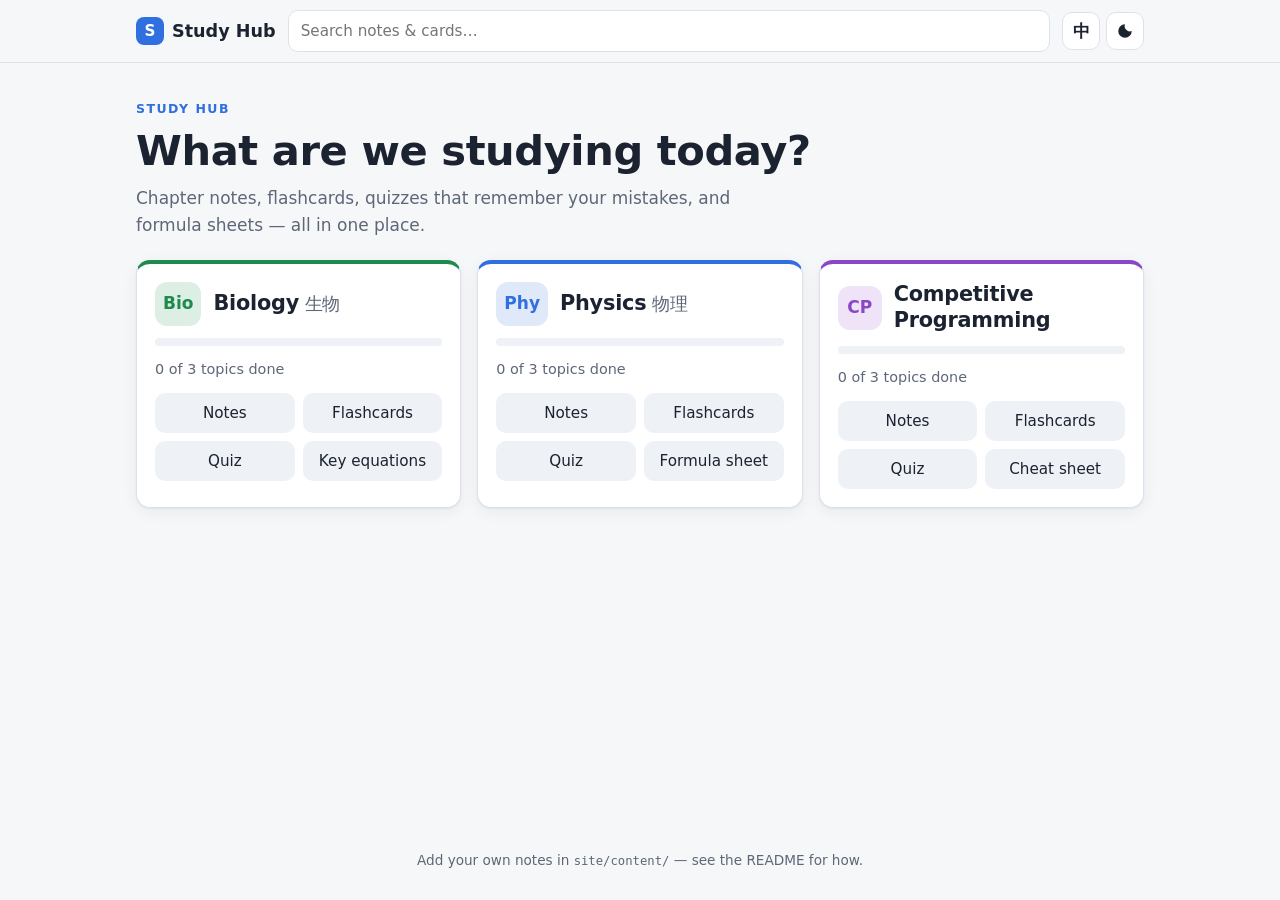
==== site/index.html @ 4e34b0dd "Add Study Hub: bilingual study website for Biology, Physics and CP Static site (no build step) with " ====
<!doctype html>
<html lang="en">
<head>
  <meta charset="utf-8">
  <meta name="viewport" content="width=device-width, initial-scale=1">
  <title>Study Hub</title>
  <meta name="description" content="Personal study hub: notes, flashcards, quizzes and formula sheets for Biology, Physics and Competitive Programming.">
  <link rel="icon" href="data:image/svg+xml,%3Csvg xmlns='http://www.w3.org/2000/svg' viewBox='0 0 32 32'%3E%3Crect width='32' height='32' rx='7' fill='%232f6fdf'/%3E%3Cpath d='M9 9h9a5 5 0 0 1 0 10h-5v5H9z' fill='white'/%3E%3C/svg%3E">
  <link rel="stylesheet" href="vendor/katex/katex.min.css">
  <link rel="stylesheet" href="assets/style.css">
  <script>
    // Apply saved theme / language before first paint to avoid a flash.
    try {
      var t = JSON.parse(localStorage.getItem('study:theme'));
      if (t === 'light' || t === 'dark') document.documentElement.dataset.theme = t;
      if (JSON.parse(localStorage.getItem('study:showZh')) === false) document.documentElement.classList.add('hide-zh');
    } catch (e) {}
  </script>
</head>
<body>
  <a class="skip" href="#app">Skip to content</a>
  <header class="site-header">
    <div class="header-inner">
      <a class="brand" href="#/"><span class="brand-mark" aria-hidden="true">S</span>Study Hub</a>
      <form id="search-form" class="search" role="search">
        <input type="search" id="search-input" placeholder="Search notes & cards…" aria-label="Search notes and flashcards" autocomplete="off">
      </form>
      <div class="header-actions">
        <button id="zh-toggle" class="icon-btn" type="button" aria-pressed="true" title="Show / hide Chinese terms">中</button>
        <button id="theme-toggle" class="icon-btn" type="button" title="Toggle dark mode" aria-label="Toggle dark mode">
          <svg viewBox="0 0 24 24" width="18" height="18" aria-hidden="true"><path fill="currentColor" d="M12 3a9 9 0 1 0 9 9 7 7 0 0 1-9-9z"/></svg>
        </button>
      </div>
    </div>
  </header>

  <main id="app" tabindex="-1"></main>

  <footer class="site-footer">
    Add your own notes in <code>site/content/</code> — see the README for how.
  </footer>

  <script src="vendor/marked.min.js" defer></script>
  <script src="vendor/katex/katex.min.js" defer></script>
  <script src="vendor/katex/auto-render.min.js" defer></script>
  <script src="vendor/highlight.min.js" defer></script>
  <script src="assets/app.js" defer></script>
</body>
</html>
---- site/assets/style.css ----
/* ---------- Tokens ---------- */
:root {
  --font: Bahnschrift, "DIN Alternate", "Segoe UI", system-ui, -apple-system, "Microsoft YaHei", "PingFang SC", "Noto Sans SC", sans-serif;
  --mono: "Cascadia Code", Consolas, "SFMono-Regular", Menlo, monospace;

  --bg: #f6f7f9;
  --surface: #ffffff;
  --surface-2: #eef1f5;
  --text: #1b2230;
  --muted: #5d6778;
  --border: #dde2ea;
  --brand: #2f6fdf;
  --good: #1e8a4c;
  --good-bg: #e3f5ea;
  --bad: #c2362f;
  --bad-bg: #fbe6e4;
  --warn: #a05a00;
  --warn-bg: #fff1dc;
  --shadow: 0 1px 2px rgb(20 30 50 / 6%), 0 4px 16px rgb(20 30 50 / 6%);

  --bio: #1e8a4c;
  --phy: #2f6fdf;
  --cp: #8a46c9;

  --code-bg: #f1f3f7;
  --hl-keyword: #a6266e;
  --hl-string: #1c7a3d;
  --hl-number: #b35900;
  --hl-comment: #7a8394;
  --hl-title: #2458c4;
  --hl-type: #7c3aad;

  --accent: var(--brand);
  --radius: 14px;
  color-scheme: light;
}

@media (prefers-color-scheme: dark) {
  :root:not([data-theme="light"]) {
    --bg: #11151c;
    --surface: #1a2029;
    --surface-2: #232b37;
    --text: #e6eaf1;
    --muted: #9aa5b8;
    --border: #2e3746;
    --brand: #6b9cff;
    --good: #52c783;
    --good-bg: #173226;
    --bad: #ff7b72;
    --bad-bg: #3a1d1d;
    --warn: #f0b35a;
    --warn-bg: #3a2c14;
    --shadow: 0 1px 2px rgb(0 0 0 / 30%), 0 6px 20px rgb(0 0 0 / 25%);
    --bio: #52c783;
    --phy: #6b9cff;
    --cp: #c08cf2;
    --code-bg: #141920;
    --hl-keyword: #ff7ab8;
    --hl-string: #7fd69b;
    --hl-number: #f0b35a;
    --hl-comment: #7b8698;
    --hl-title: #8fb4ff;
    --hl-type: #d0a4ff;
    color-scheme: dark;
  }
}
:root[data-theme="dark"] {
  --bg: #11151c;
  --surface: #1a2029;
  --surface-2: #232b37;
  --text: #e6eaf1;
  --muted: #9aa5b8;
  --border: #2e3746;
  --brand: #6b9cff;
  --good: #52c783;
  --good-bg: #173226;
  --bad: #ff7b72;
  --bad-bg: #3a1d1d;
  --warn: #f0b35a;
  --warn-bg: #3a2c14;
  --shadow: 0 1px 2px rgb(0 0 0 / 30%), 0 6px 20px rgb(0 0 0 / 25%);
  --bio: #52c783;
  --phy: #6b9cff;
  --cp: #c08cf2;
  --code-bg: #141920;
  --hl-keyword: #ff7ab8;
  --hl-string: #7fd69b;
  --hl-number: #f0b35a;
  --hl-comment: #7b8698;
  --hl-title: #8fb4ff;
  --hl-type: #d0a4ff;
  color-scheme: dark;
}

[data-subject="biology"] { --accent: var(--bio); }
[data-subject="physics"] { --accent: var(--phy); }
[data-subject="cp"] { --accent: var(--cp); }

/* ---------- Base ---------- */
* { box-sizing: border-box; }
html { -webkit-text-size-adjust: 100%; }
body {
  margin: 0;
  font-family: var(--font);
  font-size: 17px;
  line-height: 1.6;
  background: var(--bg);
  color: var(--text);
  min-height: 100vh;
  display: flex;
  flex-direction: column;
}
a { color: var(--accent); }
code, pre, kbd { font-family: var(--mono); font-size: 0.9em; }
h1, h2, h3 { line-height: 1.25; letter-spacing: -0.01em; }
button { font: inherit; color: inherit; }
:focus-visible { outline: 3px solid var(--accent); outline-offset: 2px; }

.skip { position: absolute; left: -999px; }
.skip:focus { left: 16px; top: 8px; z-index: 10; background: var(--surface); padding: 6px 10px; border-radius: 8px; }

.hide-zh .zh { display: none !important; }
.zh { color: var(--muted); }
.zh-line { display: block; font-size: 0.92em; margin-top: 2px; }

/* ---------- Header ---------- */
.site-header {
  position: sticky; top: 0; z-index: 5;
  background: color-mix(in srgb, var(--bg) 85%, transparent);
  backdrop-filter: blur(10px);
  border-bottom: 1px solid var(--border);
}
.header-inner {
  max-width: 1040px; margin: 0 auto; padding: 10px 16px;
  display: flex; align-items: center; gap: 12px;
}
.brand {
  display: flex; align-items: center; gap: 8px;
  font-weight: 700; font-size: 1.1rem; color: var(--text); text-decoration: none; white-space: nowrap;
}
.brand-mark {
  display: grid; place-items: center; width: 28px; height: 28px; border-radius: 8px;
  background: var(--brand); color: #fff; font-size: 0.95rem;
}
.search { flex: 1; min-width: 0; }
.search input {
  width: 100%; padding: 8px 12px; border-radius: 10px; border: 1px solid var(--border);
  background: var(--surface); color: var(--text); font: inherit; font-size: 0.95rem;
}
.header-actions { display: flex; gap: 6px; }
.icon-btn {
  display: grid; place-items: center; width: 38px; height: 38px; border-radius: 10px;
  border: 1px solid var(--border); background: var(--surface); cursor: pointer; font-weight: 700;
}
.icon-btn[aria-pressed="false"] { color: var(--muted); text-decoration: line-through; }

/* ---------- Layout ---------- */
main { flex: 1; width: 100%; max-width: 1040px; margin: 0 auto; padding: 24px 16px 48px; }
main:focus { outline: none; }
.narrow { max-width: 760px; margin: 0 auto; }
.site-footer { text-align: center; color: var(--muted); font-size: 0.85rem; padding: 20px 16px 28px; }
.muted { color: var(--muted); }
.loading { color: var(--muted); }

.crumbs { font-size: 0.9rem; color: var(--muted); margin-bottom: 12px; display: flex; flex-wrap: wrap; gap: 6px; }
.crumbs a { color: var(--muted); }
.crumbs span[aria-hidden] { opacity: 0.6; }

.eyebrow { text-transform: uppercase; letter-spacing: 0.12em; font-size: 0.78rem; color: var(--accent); font-weight: 700; margin: 0 0 6px; }
.hero { padding: 12px 0 20px; }
.hero h1 { font-size: clamp(1.8rem, 5vw, 2.6rem); margin: 0 0 8px; }
.lede { color: var(--muted); max-width: 60ch; margin: 0; }

/* ---------- Buttons & pills ---------- */
.btn {
  display: inline-flex; align-items: center; justify-content: center; gap: 8px;
  padding: 10px 16px; border-radius: 10px; border: 1px solid var(--border);
  background: var(--surface); color: var(--text); text-decoration: none; cursor: pointer; font-weight: 600;
  min-height: 44px;
}
.btn:hover { border-color: var(--accent); }
.btn.primary { background: var(--accent); border-color: var(--accent); color: #fff; }
:root[data-theme="dark"] .btn.primary { color: #0d1117; }
@media (prefers-color-scheme: dark) { :root:not([data-theme="light"]) .btn.primary { color: #0d1117; } }
.btn[aria-pressed="true"] { background: var(--good-bg); border-color: var(--good); color: var(--good); }
.btn-row { display: flex; flex-wrap: wrap; gap: 10px; }
.pill {
  display: inline-block; padding: 4px 10px; border-radius: 999px; font-size: 0.85rem; font-weight: 600;
  background: var(--surface-2); color: var(--muted); text-decoration: none;
}
.pill.warn { background: var(--warn-bg); color: var(--warn); }

/* ---------- Home ---------- */
.subject-grid { display: grid; grid-template-columns: repeat(auto-fit, minmax(270px, 1fr)); gap: 16px; }
.subject-card {
  background: var(--surface); border: 1px solid var(--border); border-radius: var(--radius);
  padding: 18px; box-shadow: var(--shadow); display: flex; flex-direction: column; gap: 12px;
  border-top: 4px solid var(--accent);
}
.subject-link { display: flex; align-items: center; gap: 12px; text-decoration: none; color: var(--text); }
.subject-link h2 { margin: 0; font-size: 1.3rem; }
.subject-link h2 .zh { font-weight: 500; font-size: 0.85em; }
.badge {
  display: grid; place-items: center; min-width: 44px; height: 44px; padding: 0 8px; border-radius: 12px;
  background: color-mix(in srgb, var(--accent) 15%, transparent); color: var(--accent); font-weight: 700;
}
.progress { height: 8px; background: var(--surface-2); border-radius: 999px; overflow: hidden; }
.progress > div { height: 100%; background: var(--accent); border-radius: 999px; transition: width 0.3s; }
.quick { display: grid; grid-template-columns: repeat(2, 1fr); gap: 8px; }
.quick a {
  padding: 8px 10px; border-radius: 10px; background: var(--surface-2); color: var(--text);
  text-decoration: none; font-size: 0.95rem; text-align: center;
}
.quick a:hover { background: color-mix(in srgb, var(--accent) 15%, var(--surface-2)); }
.subject-card p { margin: 0; font-size: 0.9rem; }

/* ---------- Subject page ---------- */
.subject-head { display: flex; align-items: center; gap: 14px; margin-bottom: 18px; }
.subject-head h1 { margin: 0; font-size: clamp(1.6rem, 4vw, 2.2rem); }
.subject-head h1 .zh { font-weight: 500; }
.chapter {
  background: var(--surface); border: 1px solid var(--border); border-radius: var(--radius);
  padding: 6px 18px 14px; margin-top: 16px;
}
.chapter h2 { font-size: 1.1rem; margin: 12px 0 8px; }
.topic-list { list-style: none; padding: 0; margin: 0; }
.topic-list a {
  display: flex; align-items: center; gap: 12px; padding: 10px 8px; border-radius: 10px;
  color: var(--text); text-decoration: none;
}
.topic-list a:hover { background: var(--surface-2); }
.topic-list .num { font-variant-numeric: tabular-nums; color: var(--accent); font-weight: 700; min-width: 2.6em; }
.topic-list .t { flex: 1; }
.topic-list .check { color: var(--good); font-weight: 700; }

/* ---------- Notes (prose) ---------- */
.prose {
  background: var(--surface); border: 1px solid var(--border); border-radius: var(--radius);
  padding: clamp(18px, 4vw, 36px); box-shadow: var(--shadow); overflow-wrap: break-word;
}
.prose > :first-child { margin-top: 0; }
.prose h1 { font-size: clamp(1.6rem, 4vw, 2.1rem); margin-bottom: 0.4em; }
.prose h2 { font-size: 1.35rem; margin-top: 1.8em; padding-bottom: 6px; border-bottom: 2px solid color-mix(in srgb, var(--accent) 30%, transparent); }
.prose h3 { font-size: 1.12rem; margin-top: 1.4em; }
.prose .term { font-weight: 600; }
.prose .term .zh { font-weight: 500; }
.prose blockquote {
  margin: 1.2em 0; padding: 10px 16px; border-left: 4px solid var(--accent);
  background: color-mix(in srgb, var(--accent) 8%, transparent); border-radius: 0 10px 10px 0;
}
.prose blockquote p { margin: 0.3em 0; }
.prose :not(pre) > code { background: var(--code-bg); padding: 1px 6px; border-radius: 6px; }
.prose pre { background: var(--code-bg); padding: 14px 16px; border-radius: 10px; overflow-x: auto; border: 1px solid var(--border); line-height: 1.45; }
.prose img { max-width: 100%; }
.table-wrap { overflow-x: auto; margin: 1em 0; }
.prose table { border-collapse: collapse; width: 100%; font-size: 0.95rem; }
.prose th, .prose td { border: 1px solid var(--border); padding: 8px 10px; text-align: left; vertical-align: top; }
.prose th { background: var(--surface-2); }
.prose .katex-display { overflow-x: auto; overflow-y: hidden; padding: 4px 0; }
.mermaid { display: flex; justify-content: center; margin: 1.2em 0; overflow-x: auto; }
.mermaid svg { max-width: 100%; height: auto; }

.note-actions { display: flex; flex-wrap: wrap; gap: 10px; margin: 18px 0; }
.pager { display: grid; grid-template-columns: 1fr 1fr; gap: 10px; }
.pager a {
  display: block; padding: 12px 14px; border-radius: 12px; border: 1px solid var(--border);
  background: var(--surface); text-decoration: none; color: var(--text);
}
.pager a small { display: block; color: var(--muted); }
.pager .next { text-align: right; grid-column: 2; }

/* ---------- hljs ---------- */
.hljs-keyword, .hljs-selector-tag, .hljs-meta .hljs-keyword { color: var(--hl-keyword); }
.hljs-string, .hljs-meta .hljs-string { color: var(--hl-string); }
.hljs-number, .hljs-literal { color: var(--hl-number); }
.hljs-comment { color: var(--hl-comment); font-style: italic; }
.hljs-title, .hljs-title.function_ { color: var(--hl-title); }
.hljs-type, .hljs-built_in { color: var(--hl-type); }
.hljs-meta { color: var(--hl-comment); }

/* ---------- Flashcards ---------- */
.toolbar { display: flex; flex-wrap: wrap; align-items: center; gap: 10px; margin-bottom: 16px; }
.toolbar select {
  padding: 8px 10px; border-radius: 10px; border: 1px solid var(--border);
  background: var(--surface); color: var(--text); font: inherit; min-height: 44px; max-width: 100%;
}
.flashcard {
  min-height: 260px; background: var(--surface); border: 1px solid var(--border); border-radius: 18px;
  box-shadow: var(--shadow); padding: clamp(20px, 5vw, 40px); display: flex; flex-direction: column;
  justify-content: center; gap: 16px; cursor: pointer; font-size: 1.2rem; text-align: center;
  border-top: 4px solid var(--accent);
}
.flashcard .label { font-size: 0.75rem; text-transform: uppercase; letter-spacing: 0.12em; color: var(--accent); font-weight: 700; }
.flashcard .front-small { font-size: 0.95rem; color: var(--muted); }
.flashcard .answer { font-size: 1.08rem; text-align: left; }
.flashcard hr { width: 100%; border: 0; border-top: 1px dashed var(--border); margin: 0; }
.card-controls { display: flex; gap: 10px; margin-top: 16px; }
.card-controls .btn { flex: 1; }
.btn.again { border-color: var(--bad); color: var(--bad); }
.btn.got { border-color: var(--good); color: var(--good); }
.stat { font-size: 0.9rem; color: var(--muted); margin: 10px 0 0; text-align: center; }
kbd { border: 1px solid var(--border); border-bottom-width: 2px; border-radius: 5px; padding: 0 5px; font-size: 0.75em; color: var(--muted); }

/* ---------- Quiz ---------- */
.quiz-card {
  background: var(--surface); border: 1px solid var(--border); border-radius: 18px; box-shadow: var(--shadow);
  padding: clamp(18px, 4vw, 32px); border-top: 4px solid var(--accent);
}
.question { font-size: 1.2rem; margin: 6px 0 18px; font-weight: 600; }
.options { display: grid; gap: 10px; }
.option {
  display: flex; align-items: flex-start; gap: 12px; text-align: left; padding: 12px 14px;
  border-radius: 12px; border: 1.5px solid var(--border); background: var(--surface); cursor: pointer;
  min-height: 48px;
}
.option:hover:not(:disabled) { border-color: var(--accent); }
.option .key {
  flex: none; display: grid; place-items: center; width: 26px; height: 26px; border-radius: 7px;
  background: var(--surface-2); font-weight: 700; font-size: 0.85rem;
}
.option:disabled { cursor: default; }
.option.correct { border-color: var(--good); background: var(--good-bg); }
.option.correct .key { background: var(--good); color: #fff; }
.option.wrong { border-color: var(--bad); background: var(--bad-bg); }
.option.wrong .key { background: var(--bad); color: #fff; }
.feedback { margin-top: 16px; padding: 12px 14px; border-radius: 12px; }
.feedback.good { background: var(--good-bg); }
.feedback.bad { background: var(--bad-bg); }
.feedback strong { display: block; margin-bottom: 4px; }
.score-big { font-size: 3rem; font-weight: 700; margin: 0; color: var(--accent); font-variant-numeric: tabular-nums; }

/* ---------- Search ---------- */
.results { list-style: none; padding: 0; margin: 0; display: grid; gap: 10px; }
.results a {
  display: block; padding: 14px 16px; border-radius: 12px; background: var(--surface);
  border: 1px solid var(--border); color: var(--text); text-decoration: none; border-left: 4px solid var(--accent);
}
.results a:hover { border-color: var(--accent); }
.results .where { font-size: 0.8rem; color: var(--muted); }
.results .snip { font-size: 0.92rem; color: var(--muted); margin-top: 4px; }
mark { background: color-mix(in srgb, var(--warn) 30%, transparent); color: inherit; border-radius: 3px; padding: 0 2px; }

.empty, .error {
  background: var(--surface); border: 1px dashed var(--border); border-radius: var(--radius);
  padding: 24px; text-align: center; color: var(--muted);
}
.error { border-color: var(--bad); color: var(--bad); }

/* ---------- Small screens ---------- */
@media (max-width: 560px) {
  body { font-size: 16px; }
  .brand { font-size: 0; gap: 0; }
  .brand-mark { font-size: 0.95rem; }
  .pager { grid-template-columns: 1fr; }
  .pager .next { grid-column: 1; }
}

/* ---------- Print (formula sheets) ---------- */
@media print {
  .site-header, .site-footer, .crumbs, .no-print { display: none !important; }
  body { background: #fff; color: #000; }
  .prose { border: 0; box-shadow: none; padding: 0; }
}
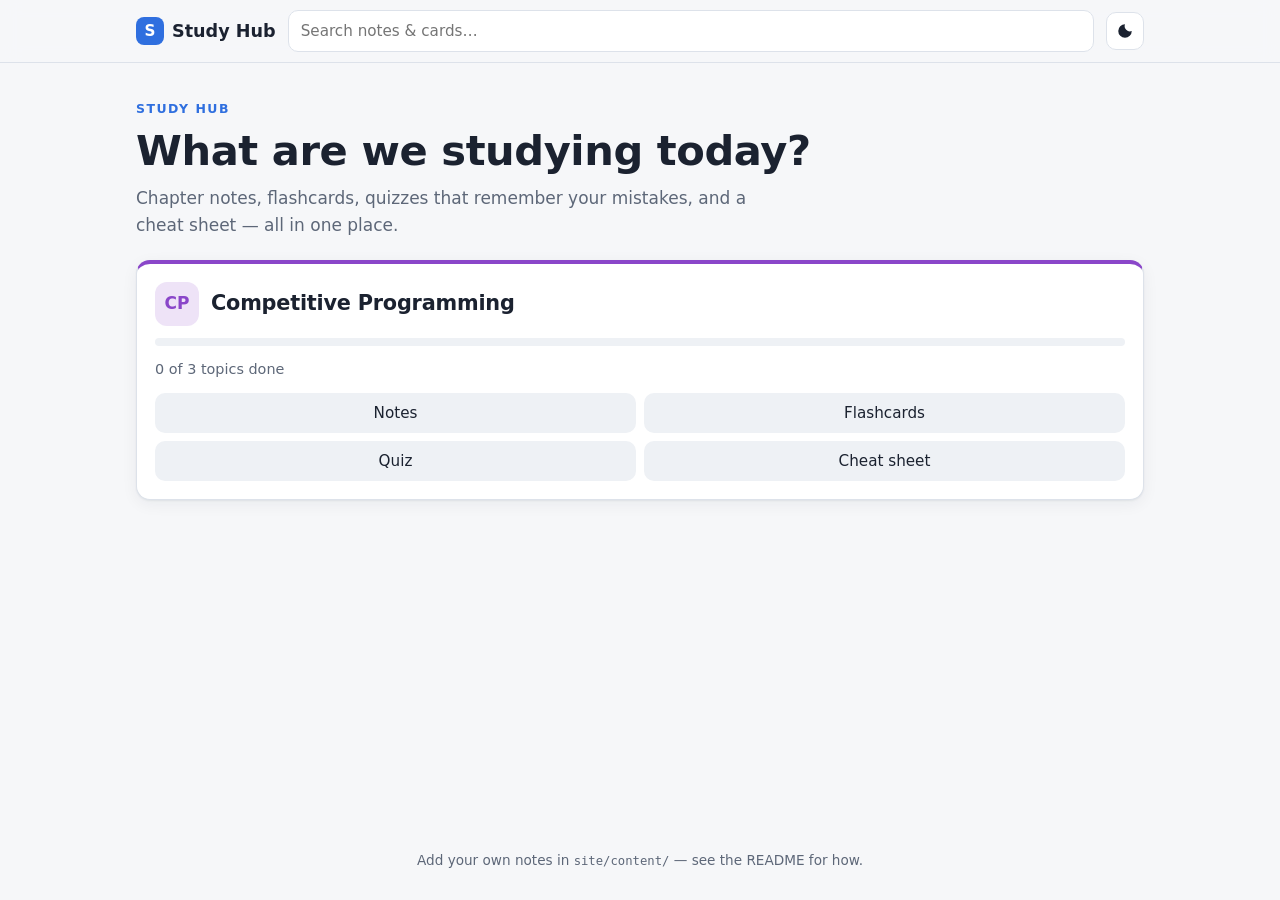
==== commit 4ecddd23: "Remove Biology and Physics; keep the site focused on CP Deletes their notes, cards and formula sheet" ====
--- a/site/index.html
+++ b/site/index.html
@@ -4,16 +4,15 @@
   <meta charset="utf-8">
   <meta name="viewport" content="width=device-width, initial-scale=1">
   <title>Study Hub</title>
-  <meta name="description" content="Personal study hub: notes, flashcards, quizzes and formula sheets for Biology, Physics and Competitive Programming.">
+  <meta name="description" content="Personal study hub: notes, flashcards, quizzes and formula sheets for Competitive Programming.">
   <link rel="icon" href="data:image/svg+xml,%3Csvg xmlns='http://www.w3.org/2000/svg' viewBox='0 0 32 32'%3E%3Crect width='32' height='32' rx='7' fill='%232f6fdf'/%3E%3Cpath d='M9 9h9a5 5 0 0 1 0 10h-5v5H9z' fill='white'/%3E%3C/svg%3E">
   <link rel="stylesheet" href="vendor/katex/katex.min.css">
   <link rel="stylesheet" href="assets/style.css">
   <script>
-    // Apply saved theme / language before first paint to avoid a flash.
+    // Apply saved theme before first paint to avoid a flash.
     try {
       var t = JSON.parse(localStorage.getItem('study:theme'));
       if (t === 'light' || t === 'dark') document.documentElement.dataset.theme = t;
-      if (JSON.parse(localStorage.getItem('study:showZh')) === false) document.documentElement.classList.add('hide-zh');
     } catch (e) {}
   </script>
 </head>
@@ -26,7 +25,6 @@
         <input type="search" id="search-input" placeholder="Search notes & cards…" aria-label="Search notes and flashcards" autocomplete="off">
       </form>
       <div class="header-actions">
-        <button id="zh-toggle" class="icon-btn" type="button" aria-pressed="true" title="Show / hide Chinese terms">中</button>
         <button id="theme-toggle" class="icon-btn" type="button" title="Toggle dark mode" aria-label="Toggle dark mode">
           <svg viewBox="0 0 24 24" width="18" height="18" aria-hidden="true"><path fill="currentColor" d="M12 3a9 9 0 1 0 9 9 7 7 0 0 1-9-9z"/></svg>
         </button>
--- a/site/assets/style.css
+++ b/site/assets/style.css
@@ -18,8 +18,6 @@
   --warn-bg: #fff1dc;
   --shadow: 0 1px 2px rgb(20 30 50 / 6%), 0 4px 16px rgb(20 30 50 / 6%);
 
-  --bio: #1e8a4c;
-  --phy: #2f6fdf;
   --cp: #8a46c9;
 
   --code-bg: #f1f3f7;
@@ -51,8 +49,6 @@
     --warn: #f0b35a;
     --warn-bg: #3a2c14;
     --shadow: 0 1px 2px rgb(0 0 0 / 30%), 0 6px 20px rgb(0 0 0 / 25%);
-    --bio: #52c783;
-    --phy: #6b9cff;
     --cp: #c08cf2;
     --code-bg: #141920;
     --hl-keyword: #ff7ab8;
@@ -79,8 +75,6 @@
   --warn: #f0b35a;
   --warn-bg: #3a2c14;
   --shadow: 0 1px 2px rgb(0 0 0 / 30%), 0 6px 20px rgb(0 0 0 / 25%);
-  --bio: #52c783;
-  --phy: #6b9cff;
   --cp: #c08cf2;
   --code-bg: #141920;
   --hl-keyword: #ff7ab8;
@@ -92,8 +86,6 @@
   color-scheme: dark;
 }
 
-[data-subject="biology"] { --accent: var(--bio); }
-[data-subject="physics"] { --accent: var(--phy); }
 [data-subject="cp"] { --accent: var(--cp); }
 
 /* ---------- Base ---------- */
@@ -119,13 +111,12 @@
 .skip { position: absolute; left: -999px; }
 .skip:focus { left: 16px; top: 8px; z-index: 10; background: var(--surface); padding: 6px 10px; border-radius: 8px; }
 
-.hide-zh .zh { display: none !important; }
 .zh { color: var(--muted); }
 .zh-line { display: block; font-size: 0.92em; margin-top: 2px; }
 
 /* ---------- Header ---------- */
 .site-header {
-  position: sticky; top: 0; z-index: 5;
+  position: sticky; top: env(safe-area-inset-top, 0px); z-index: 5;
   background: color-mix(in srgb, var(--bg) 85%, transparent);
   backdrop-filter: blur(10px);
   border-bottom: 1px solid var(--border);
@@ -152,7 +143,6 @@
   display: grid; place-items: center; width: 38px; height: 38px; border-radius: 10px;
   border: 1px solid var(--border); background: var(--surface); cursor: pointer; font-weight: 700;
 }
-.icon-btn[aria-pressed="false"] { color: var(--muted); text-decoration: line-through; }
 
 /* ---------- Layout ---------- */
 main { flex: 1; width: 100%; max-width: 1040px; margin: 0 auto; padding: 24px 16px 48px; }
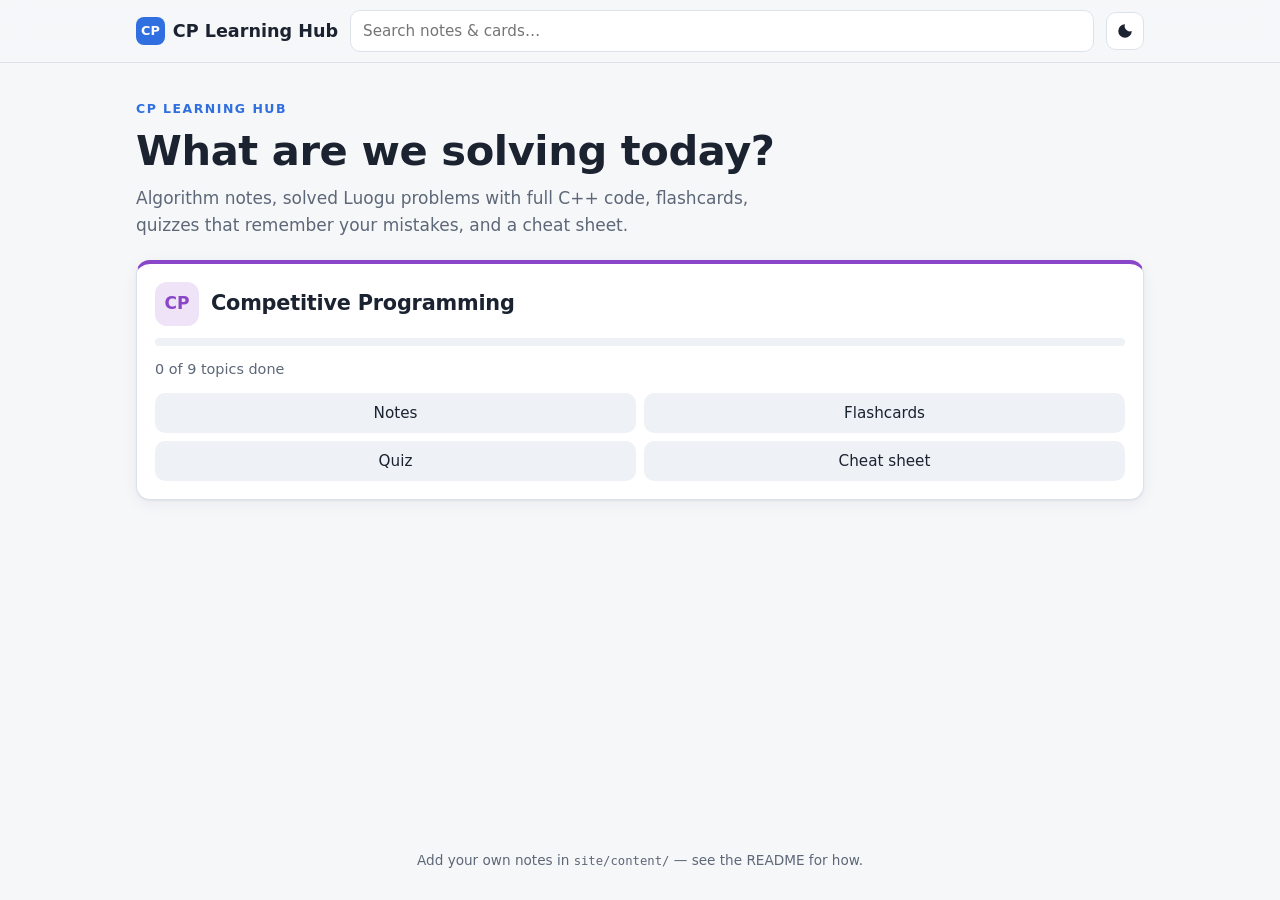
==== commit a5c24f10: "Rename to CP Learning Hub; add solved problems and link shelf New chapter 3 collects the solutions f" ====
--- a/site/index.html
+++ b/site/index.html
@@ -3,8 +3,8 @@
 <head>
   <meta charset="utf-8">
   <meta name="viewport" content="width=device-width, initial-scale=1">
-  <title>Study Hub</title>
-  <meta name="description" content="Personal study hub: notes, flashcards, quizzes and formula sheets for Competitive Programming.">
+  <title>CP Learning Hub</title>
+  <meta name="description" content="Competitive programming notes, solved Luogu problems with C++ code, flashcards, quizzes and a cheat sheet.">
   <link rel="icon" href="data:image/svg+xml,%3Csvg xmlns='http://www.w3.org/2000/svg' viewBox='0 0 32 32'%3E%3Crect width='32' height='32' rx='7' fill='%232f6fdf'/%3E%3Cpath d='M9 9h9a5 5 0 0 1 0 10h-5v5H9z' fill='white'/%3E%3C/svg%3E">
   <link rel="stylesheet" href="vendor/katex/katex.min.css">
   <link rel="stylesheet" href="assets/style.css">
@@ -20,7 +20,7 @@
   <a class="skip" href="#app">Skip to content</a>
   <header class="site-header">
     <div class="header-inner">
-      <a class="brand" href="#/"><span class="brand-mark" aria-hidden="true">S</span>Study Hub</a>
+      <a class="brand" href="#/"><span class="brand-mark" aria-hidden="true">CP</span>CP Learning Hub</a>
       <form id="search-form" class="search" role="search">
         <input type="search" id="search-input" placeholder="Search notes & cards…" aria-label="Search notes and flashcards" autocomplete="off">
       </form>
--- a/site/assets/style.css
+++ b/site/assets/style.css
@@ -130,8 +130,8 @@
   font-weight: 700; font-size: 1.1rem; color: var(--text); text-decoration: none; white-space: nowrap;
 }
 .brand-mark {
-  display: grid; place-items: center; width: 28px; height: 28px; border-radius: 8px;
-  background: var(--brand); color: #fff; font-size: 0.95rem;
+  display: grid; place-items: center; min-width: 28px; height: 28px; padding: 0 5px; border-radius: 8px;
+  background: var(--brand); color: #fff; font-size: 0.8rem;
 }
 .search { flex: 1; min-width: 0; }
 .search input {
@@ -340,7 +340,7 @@
 @media (max-width: 560px) {
   body { font-size: 16px; }
   .brand { font-size: 0; gap: 0; }
-  .brand-mark { font-size: 0.95rem; }
+  .brand-mark { font-size: 0.8rem; }
   .pager { grid-template-columns: 1fr; }
   .pager .next { grid-column: 1; }
 }
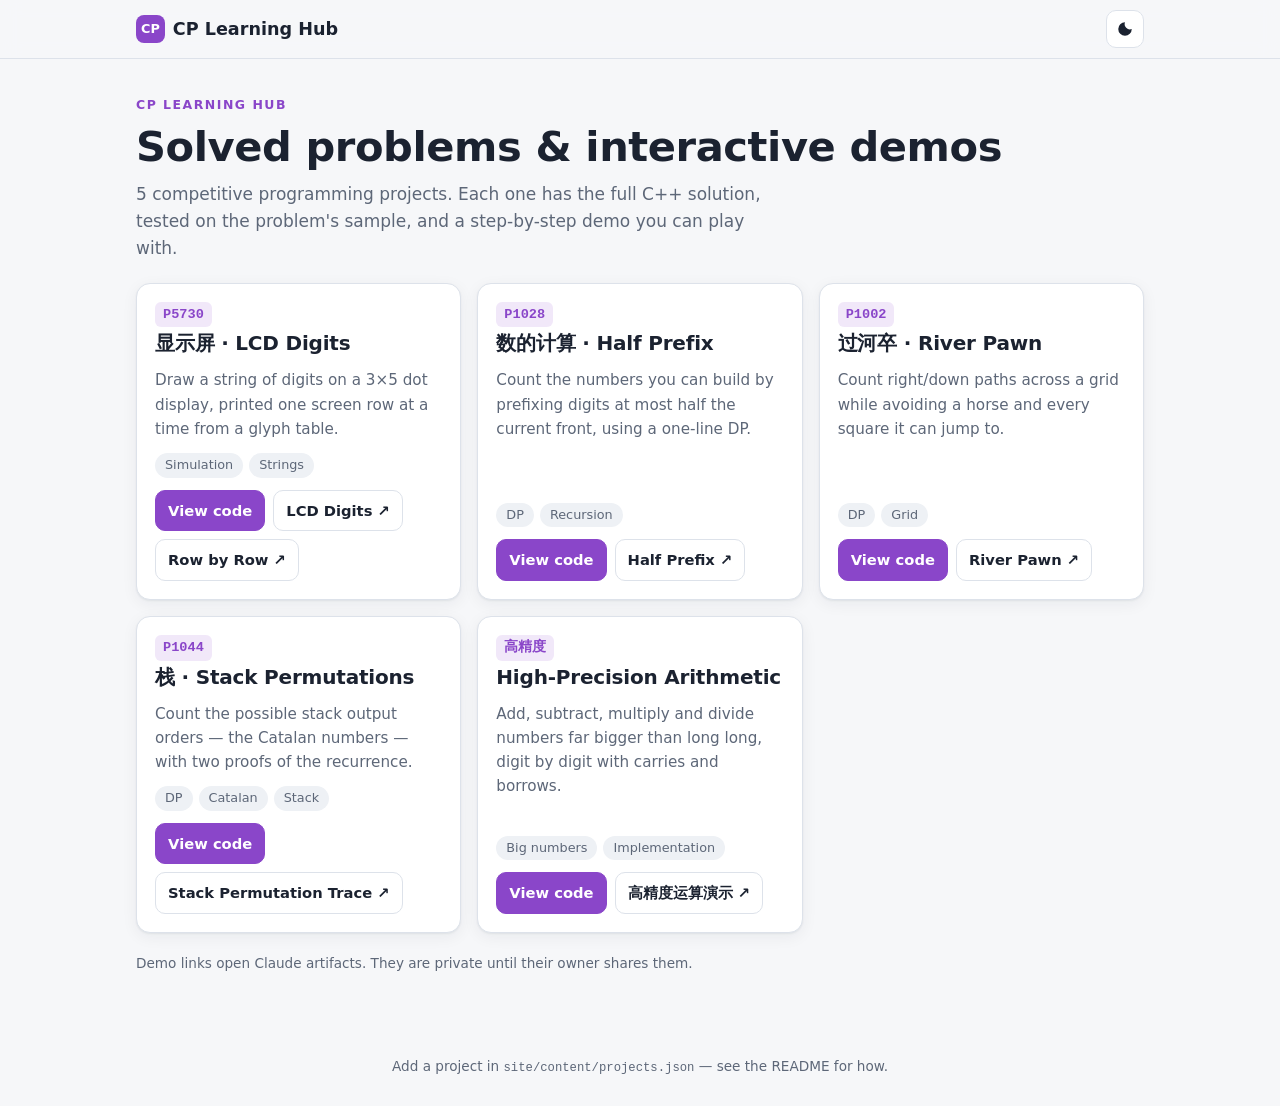
==== commit a8859fc9: "Show only solved projects and their demos Drops the chapter notes, flashcards, quizzes, cheat sheet," ====
--- a/site/index.html
+++ b/site/index.html
@@ -4,8 +4,8 @@
   <meta charset="utf-8">
   <meta name="viewport" content="width=device-width, initial-scale=1">
   <title>CP Learning Hub</title>
-  <meta name="description" content="Competitive programming notes, solved Luogu problems with C++ code, flashcards, quizzes and a cheat sheet.">
-  <link rel="icon" href="data:image/svg+xml,%3Csvg xmlns='http://www.w3.org/2000/svg' viewBox='0 0 32 32'%3E%3Crect width='32' height='32' rx='7' fill='%232f6fdf'/%3E%3Cpath d='M9 9h9a5 5 0 0 1 0 10h-5v5H9z' fill='white'/%3E%3C/svg%3E">
+  <meta name="description" content="Solved competitive programming problems with full C++ code and interactive step-by-step demos.">
+  <link rel="icon" href="data:image/svg+xml,%3Csvg xmlns='http://www.w3.org/2000/svg' viewBox='0 0 32 32'%3E%3Crect width='32' height='32' rx='7' fill='%238a46c9'/%3E%3Cpath d='M9 9h9a5 5 0 0 1 0 10h-5v5H9z' fill='white'/%3E%3C/svg%3E">
   <link rel="stylesheet" href="vendor/katex/katex.min.css">
   <link rel="stylesheet" href="assets/style.css">
   <script>
@@ -21,9 +21,6 @@
   <header class="site-header">
     <div class="header-inner">
       <a class="brand" href="#/"><span class="brand-mark" aria-hidden="true">CP</span>CP Learning Hub</a>
-      <form id="search-form" class="search" role="search">
-        <input type="search" id="search-input" placeholder="Search notes & cards…" aria-label="Search notes and flashcards" autocomplete="off">
-      </form>
       <div class="header-actions">
         <button id="theme-toggle" class="icon-btn" type="button" title="Toggle dark mode" aria-label="Toggle dark mode">
           <svg viewBox="0 0 24 24" width="18" height="18" aria-hidden="true"><path fill="currentColor" d="M12 3a9 9 0 1 0 9 9 7 7 0 0 1-9-9z"/></svg>
@@ -35,7 +32,7 @@
   <main id="app" tabindex="-1"></main>
 
   <footer class="site-footer">
-    Add your own notes in <code>site/content/</code> — see the README for how.
+    Add a project in <code>site/content/projects.json</code> — see the README for how.
   </footer>
 
   <script src="vendor/marked.min.js" defer></script>
--- a/site/assets/style.css
+++ b/site/assets/style.css
@@ -28,7 +28,7 @@
   --hl-title: #2458c4;
   --hl-type: #7c3aad;
 
-  --accent: var(--brand);
+  --accent: var(--cp);
   --radius: 14px;
   color-scheme: light;
 }
@@ -86,7 +86,6 @@
   color-scheme: dark;
 }
 
-[data-subject="cp"] { --accent: var(--cp); }
 
 /* ---------- Base ---------- */
 * { box-sizing: border-box; }
@@ -131,14 +130,9 @@
 }
 .brand-mark {
   display: grid; place-items: center; min-width: 28px; height: 28px; padding: 0 5px; border-radius: 8px;
-  background: var(--brand); color: #fff; font-size: 0.8rem;
-}
-.search { flex: 1; min-width: 0; }
-.search input {
-  width: 100%; padding: 8px 12px; border-radius: 10px; border: 1px solid var(--border);
-  background: var(--surface); color: var(--text); font: inherit; font-size: 0.95rem;
-}
-.header-actions { display: flex; gap: 6px; }
+  background: var(--cp); color: #fff; font-size: 0.8rem;
+}
+.header-actions { display: flex; gap: 6px; margin-left: auto; }
 .icon-btn {
   display: grid; place-items: center; width: 38px; height: 38px; border-radius: 10px;
   border: 1px solid var(--border); background: var(--surface); cursor: pointer; font-weight: 700;
@@ -172,7 +166,6 @@
 .btn.primary { background: var(--accent); border-color: var(--accent); color: #fff; }
 :root[data-theme="dark"] .btn.primary { color: #0d1117; }
 @media (prefers-color-scheme: dark) { :root:not([data-theme="light"]) .btn.primary { color: #0d1117; } }
-.btn[aria-pressed="true"] { background: var(--good-bg); border-color: var(--good); color: var(--good); }
 .btn-row { display: flex; flex-wrap: wrap; gap: 10px; }
 .pill {
   display: inline-block; padding: 4px 10px; border-radius: 999px; font-size: 0.85rem; font-weight: 600;
@@ -180,48 +173,40 @@
 }
 .pill.warn { background: var(--warn-bg); color: var(--warn); }
 
-/* ---------- Home ---------- */
-.subject-grid { display: grid; grid-template-columns: repeat(auto-fit, minmax(270px, 1fr)); gap: 16px; }
-.subject-card {
+/* ---------- Projects ---------- */
+.project-grid { display: grid; grid-template-columns: repeat(auto-fill, minmax(min(100%, 300px), 1fr)); gap: 16px; }
+.project-card {
   background: var(--surface); border: 1px solid var(--border); border-radius: var(--radius);
   padding: 18px; box-shadow: var(--shadow); display: flex; flex-direction: column; gap: 12px;
-  border-top: 4px solid var(--accent);
-}
-.subject-link { display: flex; align-items: center; gap: 12px; text-decoration: none; color: var(--text); }
-.subject-link h2 { margin: 0; font-size: 1.3rem; }
-.subject-link h2 .zh { font-weight: 500; font-size: 0.85em; }
-.badge {
-  display: grid; place-items: center; min-width: 44px; height: 44px; padding: 0 8px; border-radius: 12px;
-  background: color-mix(in srgb, var(--accent) 15%, transparent); color: var(--accent); font-weight: 700;
-}
-.progress { height: 8px; background: var(--surface-2); border-radius: 999px; overflow: hidden; }
-.progress > div { height: 100%; background: var(--accent); border-radius: 999px; transition: width 0.3s; }
-.quick { display: grid; grid-template-columns: repeat(2, 1fr); gap: 8px; }
-.quick a {
-  padding: 8px 10px; border-radius: 10px; background: var(--surface-2); color: var(--text);
-  text-decoration: none; font-size: 0.95rem; text-align: center;
-}
-.quick a:hover { background: color-mix(in srgb, var(--accent) 15%, var(--surface-2)); }
-.subject-card p { margin: 0; font-size: 0.9rem; }
-
-/* ---------- Subject page ---------- */
-.subject-head { display: flex; align-items: center; gap: 14px; margin-bottom: 18px; }
-.subject-head h1 { margin: 0; font-size: clamp(1.6rem, 4vw, 2.2rem); }
-.subject-head h1 .zh { font-weight: 500; }
-.chapter {
-  background: var(--surface); border: 1px solid var(--border); border-radius: var(--radius);
-  padding: 6px 18px 14px; margin-top: 16px;
-}
-.chapter h2 { font-size: 1.1rem; margin: 12px 0 8px; }
-.topic-list { list-style: none; padding: 0; margin: 0; }
-.topic-list a {
-  display: flex; align-items: center; gap: 12px; padding: 10px 8px; border-radius: 10px;
-  color: var(--text); text-decoration: none;
-}
-.topic-list a:hover { background: var(--surface-2); }
-.topic-list .num { font-variant-numeric: tabular-nums; color: var(--accent); font-weight: 700; min-width: 2.6em; }
-.topic-list .t { flex: 1; }
-.topic-list .check { color: var(--good); font-weight: 700; }
+}
+.project-link { display: flex; flex-direction: column; gap: 4px; text-decoration: none; color: var(--text); }
+.project-link:hover h2 { color: var(--accent); }
+.pid {
+  align-self: flex-start; font-family: var(--mono); font-size: 0.85rem; font-weight: 700;
+  color: var(--accent); background: color-mix(in srgb, var(--accent) 12%, transparent);
+  padding: 2px 8px; border-radius: 6px; font-variant-numeric: tabular-nums;
+}
+.project-link h2 { margin: 0; font-size: 1.25rem; text-wrap: balance; }
+.summary { margin: 0; color: var(--muted); font-size: 0.95rem; flex: 1; }
+.tags { list-style: none; padding: 0; margin: 0; display: flex; flex-wrap: wrap; gap: 6px; }
+.tags li { font-size: 0.8rem; padding: 2px 10px; border-radius: 999px; background: var(--surface-2); color: var(--muted); }
+.card-actions { display: flex; flex-wrap: wrap; gap: 8px; }
+.card-actions .btn { padding: 8px 12px; min-height: 40px; font-size: 0.92rem; }
+.note { color: var(--muted); font-size: 0.85rem; margin-top: 20px; }
+
+.demos-box {
+  background: color-mix(in srgb, var(--accent) 7%, var(--surface)); border: 1px solid color-mix(in srgb, var(--accent) 30%, var(--border));
+  border-radius: var(--radius); padding: 14px 16px; margin-bottom: 16px;
+}
+.demos-box h2 { margin: 0 0 10px; font-size: 0.8rem; text-transform: uppercase; letter-spacing: 0.1em; color: var(--accent); }
+.demo-list { display: grid; gap: 8px; }
+.demo {
+  display: flex; flex-direction: column; gap: 2px; padding: 10px 12px; border-radius: 10px;
+  background: var(--surface); border: 1px solid var(--border); color: var(--text); text-decoration: none;
+}
+.demo:hover { border-color: var(--accent); }
+.demo-name { font-weight: 700; color: var(--accent); }
+.demo-desc { font-size: 0.9rem; color: var(--muted); }
 
 /* ---------- Notes (prose) ---------- */
 .prose {
@@ -250,8 +235,7 @@
 .mermaid { display: flex; justify-content: center; margin: 1.2em 0; overflow-x: auto; }
 .mermaid svg { max-width: 100%; height: auto; }
 
-.note-actions { display: flex; flex-wrap: wrap; gap: 10px; margin: 18px 0; }
-.pager { display: grid; grid-template-columns: 1fr 1fr; gap: 10px; }
+.pager { display: grid; grid-template-columns: 1fr 1fr; gap: 10px; margin-top: 18px; }
 .pager a {
   display: block; padding: 12px 14px; border-radius: 12px; border: 1px solid var(--border);
   background: var(--surface); text-decoration: none; color: var(--text);
@@ -268,68 +252,6 @@
 .hljs-type, .hljs-built_in { color: var(--hl-type); }
 .hljs-meta { color: var(--hl-comment); }
 
-/* ---------- Flashcards ---------- */
-.toolbar { display: flex; flex-wrap: wrap; align-items: center; gap: 10px; margin-bottom: 16px; }
-.toolbar select {
-  padding: 8px 10px; border-radius: 10px; border: 1px solid var(--border);
-  background: var(--surface); color: var(--text); font: inherit; min-height: 44px; max-width: 100%;
-}
-.flashcard {
-  min-height: 260px; background: var(--surface); border: 1px solid var(--border); border-radius: 18px;
-  box-shadow: var(--shadow); padding: clamp(20px, 5vw, 40px); display: flex; flex-direction: column;
-  justify-content: center; gap: 16px; cursor: pointer; font-size: 1.2rem; text-align: center;
-  border-top: 4px solid var(--accent);
-}
-.flashcard .label { font-size: 0.75rem; text-transform: uppercase; letter-spacing: 0.12em; color: var(--accent); font-weight: 700; }
-.flashcard .front-small { font-size: 0.95rem; color: var(--muted); }
-.flashcard .answer { font-size: 1.08rem; text-align: left; }
-.flashcard hr { width: 100%; border: 0; border-top: 1px dashed var(--border); margin: 0; }
-.card-controls { display: flex; gap: 10px; margin-top: 16px; }
-.card-controls .btn { flex: 1; }
-.btn.again { border-color: var(--bad); color: var(--bad); }
-.btn.got { border-color: var(--good); color: var(--good); }
-.stat { font-size: 0.9rem; color: var(--muted); margin: 10px 0 0; text-align: center; }
-kbd { border: 1px solid var(--border); border-bottom-width: 2px; border-radius: 5px; padding: 0 5px; font-size: 0.75em; color: var(--muted); }
-
-/* ---------- Quiz ---------- */
-.quiz-card {
-  background: var(--surface); border: 1px solid var(--border); border-radius: 18px; box-shadow: var(--shadow);
-  padding: clamp(18px, 4vw, 32px); border-top: 4px solid var(--accent);
-}
-.question { font-size: 1.2rem; margin: 6px 0 18px; font-weight: 600; }
-.options { display: grid; gap: 10px; }
-.option {
-  display: flex; align-items: flex-start; gap: 12px; text-align: left; padding: 12px 14px;
-  border-radius: 12px; border: 1.5px solid var(--border); background: var(--surface); cursor: pointer;
-  min-height: 48px;
-}
-.option:hover:not(:disabled) { border-color: var(--accent); }
-.option .key {
-  flex: none; display: grid; place-items: center; width: 26px; height: 26px; border-radius: 7px;
-  background: var(--surface-2); font-weight: 700; font-size: 0.85rem;
-}
-.option:disabled { cursor: default; }
-.option.correct { border-color: var(--good); background: var(--good-bg); }
-.option.correct .key { background: var(--good); color: #fff; }
-.option.wrong { border-color: var(--bad); background: var(--bad-bg); }
-.option.wrong .key { background: var(--bad); color: #fff; }
-.feedback { margin-top: 16px; padding: 12px 14px; border-radius: 12px; }
-.feedback.good { background: var(--good-bg); }
-.feedback.bad { background: var(--bad-bg); }
-.feedback strong { display: block; margin-bottom: 4px; }
-.score-big { font-size: 3rem; font-weight: 700; margin: 0; color: var(--accent); font-variant-numeric: tabular-nums; }
-
-/* ---------- Search ---------- */
-.results { list-style: none; padding: 0; margin: 0; display: grid; gap: 10px; }
-.results a {
-  display: block; padding: 14px 16px; border-radius: 12px; background: var(--surface);
-  border: 1px solid var(--border); color: var(--text); text-decoration: none; border-left: 4px solid var(--accent);
-}
-.results a:hover { border-color: var(--accent); }
-.results .where { font-size: 0.8rem; color: var(--muted); }
-.results .snip { font-size: 0.92rem; color: var(--muted); margin-top: 4px; }
-mark { background: color-mix(in srgb, var(--warn) 30%, transparent); color: inherit; border-radius: 3px; padding: 0 2px; }
-
 .empty, .error {
   background: var(--surface); border: 1px dashed var(--border); border-radius: var(--radius);
   padding: 24px; text-align: center; color: var(--muted);
